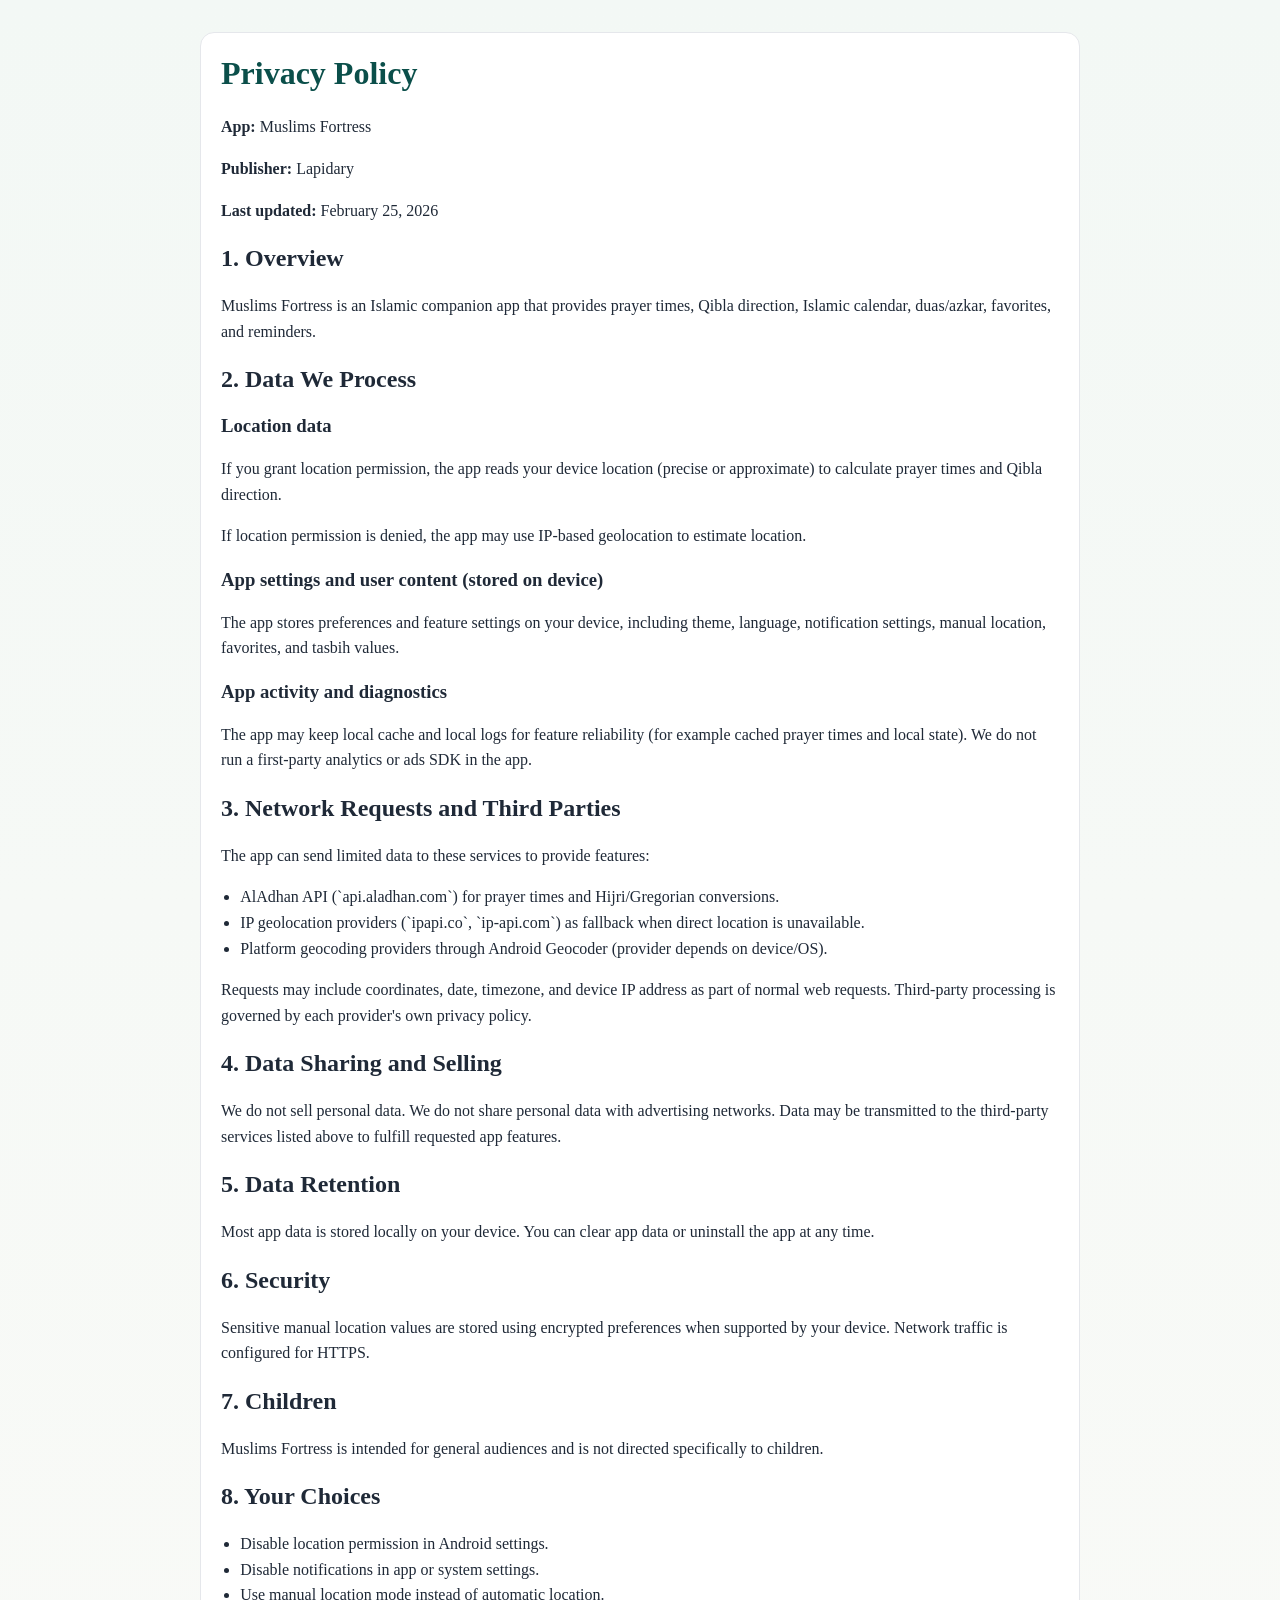
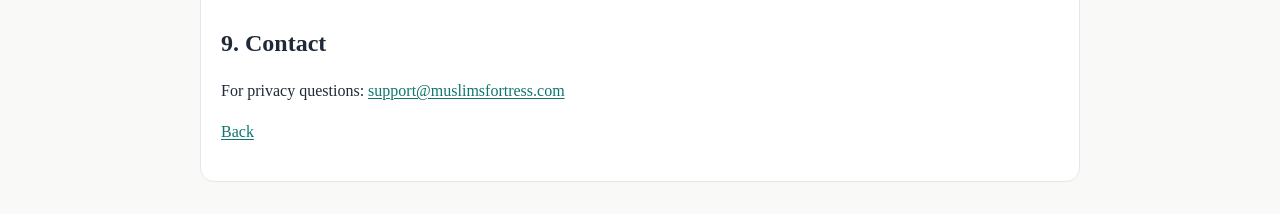
==== privacy.html @ bdc1fa9c "feat: add deploy-ready legal static site for play store" ====
<!doctype html>
<html lang="en">
<head>
  <meta charset="utf-8" />
  <meta name="viewport" content="width=device-width, initial-scale=1" />
  <title>Privacy Policy - Muslims Fortress</title>
  <link rel="stylesheet" href="assets/styles.css" />
</head>
<body>
  <main class="container doc">
    <h1>Privacy Policy</h1>
    <p><strong>App:</strong> Muslims Fortress</p>
    <p><strong>Publisher:</strong> Lapidary</p>
    <p><strong>Last updated:</strong> February 25, 2026</p>

    <h2>1. Overview</h2>
    <p>
      Muslims Fortress is an Islamic companion app that provides prayer times, Qibla direction,
      Islamic calendar, duas/azkar, favorites, and reminders.
    </p>

    <h2>2. Data We Process</h2>
    <h3>Location data</h3>
    <p>
      If you grant location permission, the app reads your device location (precise or approximate)
      to calculate prayer times and Qibla direction.
    </p>
    <p>
      If location permission is denied, the app may use IP-based geolocation to estimate location.
    </p>

    <h3>App settings and user content (stored on device)</h3>
    <p>
      The app stores preferences and feature settings on your device, including theme, language,
      notification settings, manual location, favorites, and tasbih values.
    </p>

    <h3>App activity and diagnostics</h3>
    <p>
      The app may keep local cache and local logs for feature reliability (for example cached prayer
      times and local state). We do not run a first-party analytics or ads SDK in the app.
    </p>

    <h2>3. Network Requests and Third Parties</h2>
    <p>The app can send limited data to these services to provide features:</p>
    <ul>
      <li>AlAdhan API (`api.aladhan.com`) for prayer times and Hijri/Gregorian conversions.</li>
      <li>IP geolocation providers (`ipapi.co`, `ip-api.com`) as fallback when direct location is unavailable.</li>
      <li>Platform geocoding providers through Android Geocoder (provider depends on device/OS).</li>
    </ul>
    <p>
      Requests may include coordinates, date, timezone, and device IP address as part of normal web requests.
      Third-party processing is governed by each provider's own privacy policy.
    </p>

    <h2>4. Data Sharing and Selling</h2>
    <p>
      We do not sell personal data. We do not share personal data with advertising networks.
      Data may be transmitted to the third-party services listed above to fulfill requested app features.
    </p>

    <h2>5. Data Retention</h2>
    <p>
      Most app data is stored locally on your device. You can clear app data or uninstall the app at any time.
    </p>

    <h2>6. Security</h2>
    <p>
      Sensitive manual location values are stored using encrypted preferences when supported by your device.
      Network traffic is configured for HTTPS.
    </p>

    <h2>7. Children</h2>
    <p>
      Muslims Fortress is intended for general audiences and is not directed specifically to children.
    </p>

    <h2>8. Your Choices</h2>
    <ul>
      <li>Disable location permission in Android settings.</li>
      <li>Disable notifications in app or system settings.</li>
      <li>Use manual location mode instead of automatic location.</li>
    </ul>

    <h2>9. Contact</h2>
    <p>For privacy questions: <a href="mailto:support@muslimsfortress.com">support@muslimsfortress.com</a></p>

    <p><a href="index.html">Back</a></p>
  </main>
</body>
</html>
---- assets/styles.css ----
:root {
  --bg: #f9faf7;
  --panel: #ffffff;
  --text: #1f2937;
  --muted: #6b7280;
  --line: #e5e7eb;
  --accent: #0f766e;
}

* { box-sizing: border-box; }

body {
  margin: 0;
  font-family: "Georgia", "Times New Roman", serif;
  color: var(--text);
  background: linear-gradient(180deg, #f3f8f5 0%, var(--bg) 100%);
  line-height: 1.6;
}

.container {
  max-width: 880px;
  margin: 2rem auto;
  padding: 1.25rem;
  background: var(--panel);
  border: 1px solid var(--line);
  border-radius: 14px;
}

h1, h2, h3 {
  line-height: 1.25;
}

h1 {
  margin-top: 0;
  color: #0b4f4a;
}

a {
  color: var(--accent);
  text-underline-offset: 2px;
}

.cards {
  list-style: none;
  margin: 1rem 0;
  padding: 0;
}

.cards li {
  margin: 0.6rem 0;
  padding: 0.8rem 1rem;
  border: 1px solid var(--line);
  border-radius: 10px;
}

.muted {
  color: var(--muted);
}

.doc ul {
  padding-left: 1.2rem;
}
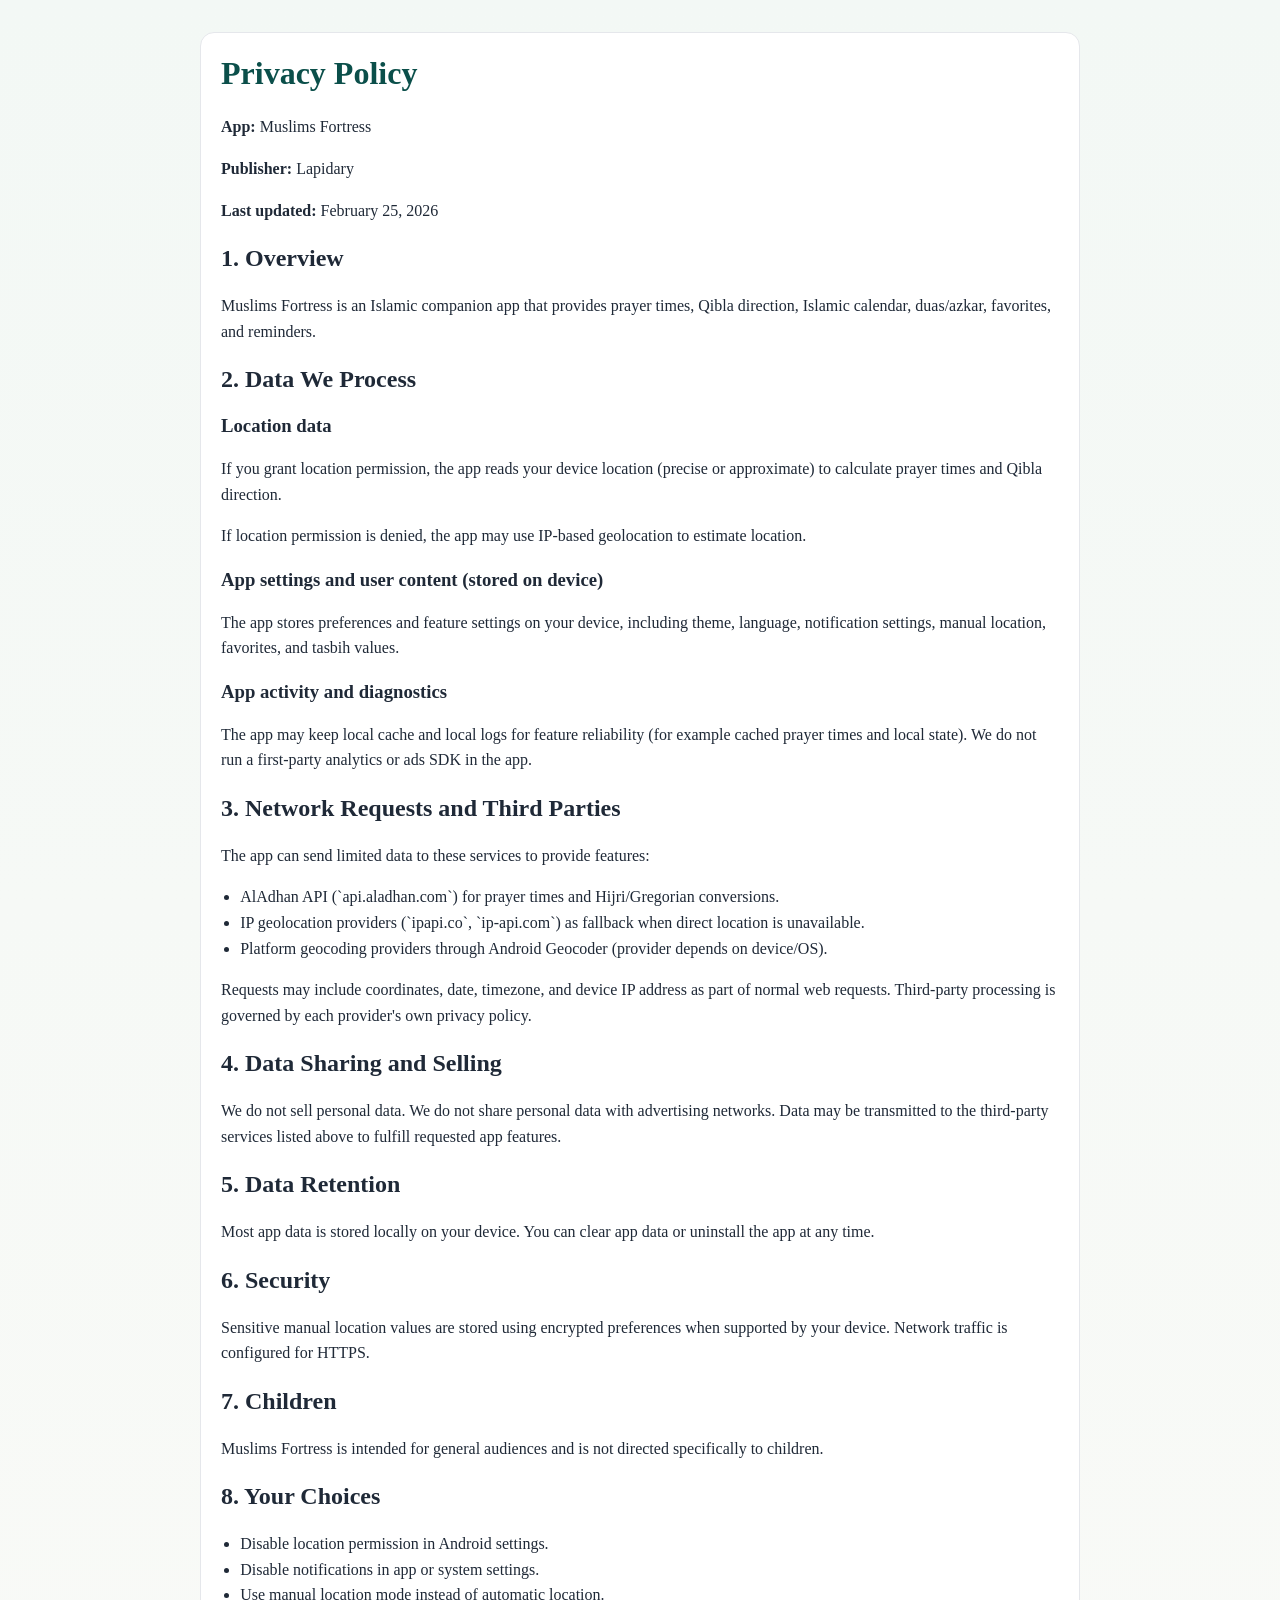
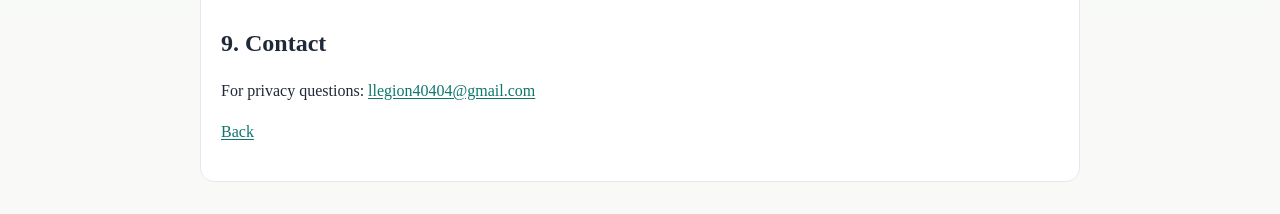
==== commit 6449ca31: "Update documentation files" ====
--- a/privacy.html
+++ b/privacy.html
@@ -1,91 +1,112 @@
 <!doctype html>
 <html lang="en">
-<head>
-  <meta charset="utf-8" />
-  <meta name="viewport" content="width=device-width, initial-scale=1" />
-  <title>Privacy Policy - Muslims Fortress</title>
-  <link rel="stylesheet" href="assets/styles.css" />
-</head>
-<body>
-  <main class="container doc">
-    <h1>Privacy Policy</h1>
-    <p><strong>App:</strong> Muslims Fortress</p>
-    <p><strong>Publisher:</strong> Lapidary</p>
-    <p><strong>Last updated:</strong> February 25, 2026</p>
+  <head>
+    <meta charset="utf-8" />
+    <meta name="viewport" content="width=device-width, initial-scale=1" />
+    <title>Privacy Policy - Muslims Fortress</title>
+    <link rel="stylesheet" href="assets/styles.css" />
+  </head>
+  <body>
+    <main class="container doc">
+      <h1>Privacy Policy</h1>
+      <p><strong>App:</strong> Muslims Fortress</p>
+      <p><strong>Publisher:</strong> Lapidary</p>
+      <p><strong>Last updated:</strong> February 25, 2026</p>
 
-    <h2>1. Overview</h2>
-    <p>
-      Muslims Fortress is an Islamic companion app that provides prayer times, Qibla direction,
-      Islamic calendar, duas/azkar, favorites, and reminders.
-    </p>
+      <h2>1. Overview</h2>
+      <p>
+        Muslims Fortress is an Islamic companion app that provides prayer times,
+        Qibla direction, Islamic calendar, duas/azkar, favorites, and reminders.
+      </p>
 
-    <h2>2. Data We Process</h2>
-    <h3>Location data</h3>
-    <p>
-      If you grant location permission, the app reads your device location (precise or approximate)
-      to calculate prayer times and Qibla direction.
-    </p>
-    <p>
-      If location permission is denied, the app may use IP-based geolocation to estimate location.
-    </p>
+      <h2>2. Data We Process</h2>
+      <h3>Location data</h3>
+      <p>
+        If you grant location permission, the app reads your device location
+        (precise or approximate) to calculate prayer times and Qibla direction.
+      </p>
+      <p>
+        If location permission is denied, the app may use IP-based geolocation
+        to estimate location.
+      </p>
 
-    <h3>App settings and user content (stored on device)</h3>
-    <p>
-      The app stores preferences and feature settings on your device, including theme, language,
-      notification settings, manual location, favorites, and tasbih values.
-    </p>
+      <h3>App settings and user content (stored on device)</h3>
+      <p>
+        The app stores preferences and feature settings on your device,
+        including theme, language, notification settings, manual location,
+        favorites, and tasbih values.
+      </p>
 
-    <h3>App activity and diagnostics</h3>
-    <p>
-      The app may keep local cache and local logs for feature reliability (for example cached prayer
-      times and local state). We do not run a first-party analytics or ads SDK in the app.
-    </p>
+      <h3>App activity and diagnostics</h3>
+      <p>
+        The app may keep local cache and local logs for feature reliability (for
+        example cached prayer times and local state). We do not run a
+        first-party analytics or ads SDK in the app.
+      </p>
 
-    <h2>3. Network Requests and Third Parties</h2>
-    <p>The app can send limited data to these services to provide features:</p>
-    <ul>
-      <li>AlAdhan API (`api.aladhan.com`) for prayer times and Hijri/Gregorian conversions.</li>
-      <li>IP geolocation providers (`ipapi.co`, `ip-api.com`) as fallback when direct location is unavailable.</li>
-      <li>Platform geocoding providers through Android Geocoder (provider depends on device/OS).</li>
-    </ul>
-    <p>
-      Requests may include coordinates, date, timezone, and device IP address as part of normal web requests.
-      Third-party processing is governed by each provider's own privacy policy.
-    </p>
+      <h2>3. Network Requests and Third Parties</h2>
+      <p>
+        The app can send limited data to these services to provide features:
+      </p>
+      <ul>
+        <li>
+          AlAdhan API (`api.aladhan.com`) for prayer times and Hijri/Gregorian
+          conversions.
+        </li>
+        <li>
+          IP geolocation providers (`ipapi.co`, `ip-api.com`) as fallback when
+          direct location is unavailable.
+        </li>
+        <li>
+          Platform geocoding providers through Android Geocoder (provider
+          depends on device/OS).
+        </li>
+      </ul>
+      <p>
+        Requests may include coordinates, date, timezone, and device IP address
+        as part of normal web requests. Third-party processing is governed by
+        each provider's own privacy policy.
+      </p>
 
-    <h2>4. Data Sharing and Selling</h2>
-    <p>
-      We do not sell personal data. We do not share personal data with advertising networks.
-      Data may be transmitted to the third-party services listed above to fulfill requested app features.
-    </p>
+      <h2>4. Data Sharing and Selling</h2>
+      <p>
+        We do not sell personal data. We do not share personal data with
+        advertising networks. Data may be transmitted to the third-party
+        services listed above to fulfill requested app features.
+      </p>
 
-    <h2>5. Data Retention</h2>
-    <p>
-      Most app data is stored locally on your device. You can clear app data or uninstall the app at any time.
-    </p>
+      <h2>5. Data Retention</h2>
+      <p>
+        Most app data is stored locally on your device. You can clear app data
+        or uninstall the app at any time.
+      </p>
 
-    <h2>6. Security</h2>
-    <p>
-      Sensitive manual location values are stored using encrypted preferences when supported by your device.
-      Network traffic is configured for HTTPS.
-    </p>
+      <h2>6. Security</h2>
+      <p>
+        Sensitive manual location values are stored using encrypted preferences
+        when supported by your device. Network traffic is configured for HTTPS.
+      </p>
 
-    <h2>7. Children</h2>
-    <p>
-      Muslims Fortress is intended for general audiences and is not directed specifically to children.
-    </p>
+      <h2>7. Children</h2>
+      <p>
+        Muslims Fortress is intended for general audiences and is not directed
+        specifically to children.
+      </p>
 
-    <h2>8. Your Choices</h2>
-    <ul>
-      <li>Disable location permission in Android settings.</li>
-      <li>Disable notifications in app or system settings.</li>
-      <li>Use manual location mode instead of automatic location.</li>
-    </ul>
+      <h2>8. Your Choices</h2>
+      <ul>
+        <li>Disable location permission in Android settings.</li>
+        <li>Disable notifications in app or system settings.</li>
+        <li>Use manual location mode instead of automatic location.</li>
+      </ul>
 
-    <h2>9. Contact</h2>
-    <p>For privacy questions: <a href="mailto:support@muslimsfortress.com">support@muslimsfortress.com</a></p>
+      <h2>9. Contact</h2>
+      <p>
+        For privacy questions:
+        <a href="mailto:llegion40404@gmail.com">llegion40404@gmail.com</a>
+      </p>
 
-    <p><a href="index.html">Back</a></p>
-  </main>
-</body>
+      <p><a href="index.html">Back</a></p>
+    </main>
+  </body>
 </html>
